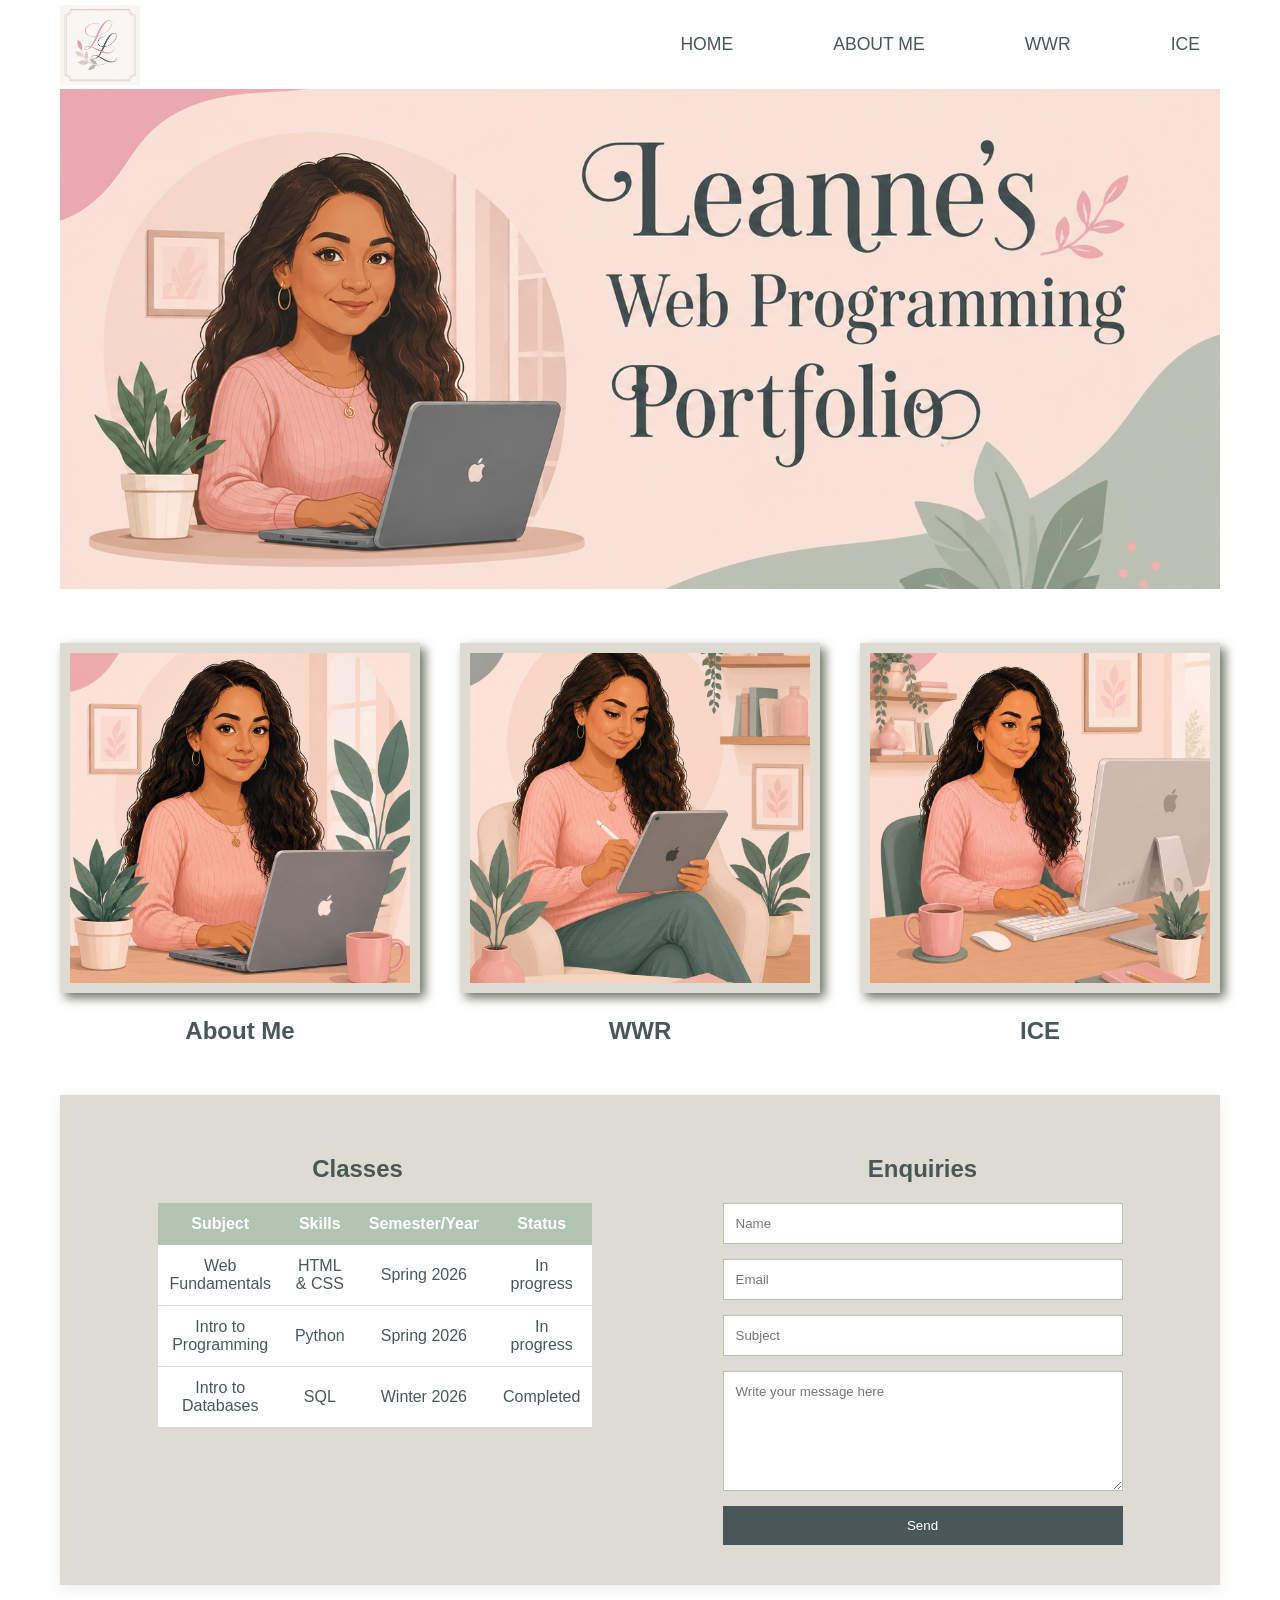
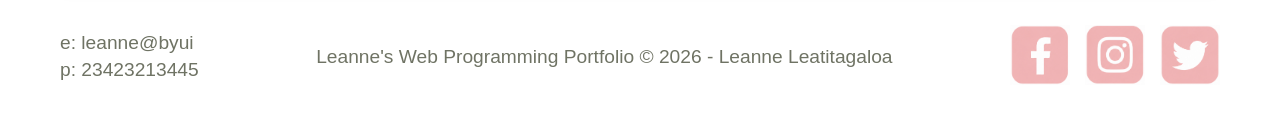
==== index.html @ 7973a2a9 "initial upload" ====
<!DOCTYPE html>
<html lang="en">
<head>
    <meta charset="UTF-8">
    <meta name="viewport" content="width=device-width, initial-scale=1.0">
    <title>Portal Page | Leanne's Web Programming Portfolio | Home</title>
    <link rel="stylesheet" href="styles/index.css">
</head>
<body>
    <div id="content">
        <header>
            <div class="content-width">
            <a id="logo-link" href="index.html">
                <img class="logo" src="images/jpg/LLlogo.jpg" alt="LL Logo">
            </a>
            <nav class="navbar">
                <ul>
                    <li><a href="index.html" target="_blank">HOME</a></li>
                    <li><a href="about_me.html" target="_blank">ABOUT ME</a></li>
                    <li><a href="wwr.html" target="_blank">WWR</a></li>
                    <li><a href="ice.html" target="_blank">ICE</a></li>
                </ul>
            </nav>
            </div>
        </header>
        <div id="hero-box">
            <div class="content-width">
            <img id="hero-img" src="images/jpg/hero_image.jpg" alt="Working on laptop">
            </div>
        </div>
    </div>
    <main class="home-grid content-width">
        <section class="about-me-card">
            <a href="about_me.html" target="_blank">
            <img class="card-img" src="images/jpg/profile_laptop.jpg" alt="Working on laptop">
            <h2>About Me</h2>
            </a>
        </section>
        <section class="wwr-card">
            <a href="wwr.html" target="_blank">
            <img class="card-img" src="images/jpg/profile_ipad.jpg" alt="Working on ipad">
            <h2>WWR</h2>
            </a>
        </section>
        <section class="ice-card">
            <a href="ice.html" target="_blank">
            <img class="card-img" src="images/jpg/profile_desktop.jpg" alt="Working on desktop">
            <h2>ICE</h2>
            </a>
        </section>
        <section class="info-section">
            <section class="classes-table">
                <h2>Classes</h2>
                <table>
                    <tr>
                        <th>Subject</th>
                        <th>Skills</th>
                        <th>Semester/Year</th>
                        <th>Status</th>
                    </tr>
                    <tr>
                        <td>Web Fundamentals</td>
                        <td>HTML & CSS</td>
                        <td>Spring 2026</td>
                        <td>In progress</td>
                    </tr>
                    <tr>
                        <td>Intro to Programming</td>
                        <td>Python</td>
                        <td>Spring 2026</td>
                        <td>In progress</td>
                    </tr>
                    <tr>
                        <td>Intro to Databases</td>
                        <td>SQL</td>
                        <td>Winter 2026</td>
                        <td>Completed</td>
                    </tr>
                </table>
            </section>
            <section class="enquiry-form">
                <h2>Enquiries</h2>
                <form>
                    <input type="text" placeholder="Name">
                    <input type="email" placeholder="Email">
                    <input type="text" placeholder="Subject">
                    <textarea placeholder="Write your message here"></textarea>
                    <button type="submit">Send</button>
                </form>
            </section>
        </section>
    </main>
<footer>
    <div class="content-width footer-content">
        <div class="contact">
            <p>e: leanne@byui</p>
            <p>p: 23423213445</p>
        </div>
        <div class="copyright">
            <p>Leanne's Web Programming Portfolio &copy; 2026 - Leanne Leatitagaloa</p>
        </div>
        <div class="socials">
            <a href="https://facebook.com" target="_blank">
                <img src="images/jpg/facebook.jpg" alt="fb icon">
            </a>
            <a href="https://instagram.com" target="_blank">
                <img src="images/jpg/instagram.jpg" alt="instagram icon">
            </a>
            <a href="https://twitter.com" target="_blank">
                <img src="images/jpg/twitter.jpg" alt="twitter icon">
            </a>
        </div>
    </div>
</footer>
</body>
</html>
---- styles/index.css ----
* {
    box-sizing: border-box;
}
body {
    margin: 0;
    padding: 0;
}
.content-width {
    max-width: 1200px;
    margin: 0 auto;
    padding: 0 20px;
}
header .content-width {
    display: grid;
    grid-template-columns: 150px auto;
    align-items: center;
}
#logo-link {
    padding-top: 5px;
    justify-self: start;
    align-self: center;
}
.logo {
    width: 80px;
}
nav {
    display: flex;
    justify-content: flex-end;
    align-items: center;
}
.navbar ul {
    list-style-type: none;
    display: flex;
    gap: 60px;
    padding: 0;
    margin: 0;
}
.navbar a {
    text-align: center;
    text-decoration: none;
    transition: 0.3s;
    font-family: Arial, Helvetica, sans-serif;
    color: #4A5759;
    padding: 20px;
    font-size: 1.1em;
    border-bottom: 2px solid transparent;
}
.navbar a:hover {
    color: #B0C4B1;
    border-bottom: 2px solid #B0C4B1;
}
#hero-img {
    width: 100%;
    max-height: 500px;
    object-fit: cover;
}
.home-grid {
    display: grid;
    grid-template-columns: repeat(3, 1fr);
    column-gap: 40px;
    row-gap: 15px;
    max-width: 1200px;
    margin: 50px auto 0 auto;
}
main section {
    text-align: center;
}
.card-img {
    width: 100%;
    height: 350px;
    object-fit: cover;
    border: 10px solid #DEDBD2;
    transition: transform .5s;
    box-shadow: 5px 5px 10px #6f7364;
}
.card-img:hover {
    transform: scale(1.03);
}
.about-me-card a, .wwr-card a, .ice-card a {
    margin: 30px 0;
    font-family: Arial, Helvetica, sans-serif;
    font-size: 1rem;
    color: #4A5759;
    text-decoration: none;
}
.info-section {
    grid-column: 1 / -1;
    grid-row: 3;
    background-color: #DEDBD2;
    padding: 40px;
    margin-top: 0;
    display: grid;
    grid-template-columns: 1fr 1fr;
    gap: 50px;
    align-items: start;
    justify-items: center;
    box-shadow: 0 4px 15px rgba(0,0,0,.08);
}
.info-section h2 {
    font-family: Arial, Helvetica, sans-serif;
    color: #4A5759
}
.classes-table, .enquiry-form {
    width: 100%;
    max-width: 400px;
}
table {
    width: 100%;
    border-collapse: collapse;
    background-color: white;
    font-family: Arial, Helvetica, sans-serif;
    color: #4A5759;
}
th {
    background-color: #B0C4B1;
    color: white;
    padding: 12px;
}
td {
    padding: 12px;
    border-bottom: 1px solid #DEDBD2;
}
tr:hover {
    background-color: #F7F4EF;
}
.enquiry-form form {
    display: flex;
    flex-direction: column;
    gap: 15px;
}
input, textarea {
    padding: 12px;
    border: 1px solid #B0C4B1;
    font-family: Arial, Helvetica, sans-serif;
}
input:focus, textarea:focus {
    outline: none;
    border-color: #4A5759;
}
textarea {
    min-height: 120px;
    resize: vertical;
}
button {
    background-color: #4A5759;
    color: white;
    border: none;
    padding: 12px;
    cursor: pointer;
    transition: .3s;
}
button:hover {
    background-color: #B0C4B1;
}
footer {
    font-family: Arial, Helvetica, sans-serif;
    color: #6f7364;
    margin-top: 0;
    width: 100%;
}
.footer-content {
    max-width: 1200px;
    margin: 0 auto;
    padding: 40px 20px;
    display: flex;
    justify-content: space-between;
    align-items: center;
}
footer a {
    color: #6f7364;
    text-decoration: none;
    font-family: Arial, Helvetica, sans-serif;
}
footer p {
    font-size: 1.2em;
}
.contact {
    display: flex;
    flex-direction: column;
    gap: 5px;
}
.contact p {
    margin: 0;
    }
footer .socials img {
    width: 60px;
    height: 60px;
    padding-top: 0;
    transition: transform .5s;
}
.socials {
    display: flex;
    gap: 15px;
    align-items: center;
}
.socials img:hover {
    transform: scale(1.3);
}

@media screen and (max-width: 900px) {
    header .content-width {
        grid-template-columns: 1fr;
    }
    #logo-link {
        justify-self: center;
        align-self: center;
        margin-bottom: 10px;
    }
    nav {
        justify-content: center;
    }
    .navbar ul {
        flex-direction: column;
        align-items: center;
        gap: 20px;
        padding: 0;
    }
    .navbar a {
        padding: 10px;
        font-size: 1.2em;
    }
    #hero-img {
        max-height: 300px;
    }
    .home-grid {
        grid-template-columns: 1fr;
        margin: 20px;
    }
    .about-me-card,
    .wwr-card,
    .ice-card {
        width: 100%;
        max-width: 500px;
        margin: 40px auto;
    }
    .card-img {
        height: 250px;
    }
    .info-section {
        grid-template-columns: 1fr;
        gap: 30px;
        padding: 30px 20px;
        grid-column: auto;
        grid-row: auto;
    }
    .classes-table,
    .enquiry-form {
        max-width: 100%;
    }
    table {
        font-size: 0.9em;
    }
    th,
    td {
        padding: 8px;
    }
    input,
    textarea,
    button {
        width: 100%;
    }
    .footer-content {
        flex-direction: column;
        text-align: center;
        gap: 20px;
        padding: 30px 20px;
    }
    .socials {
        justify-content: center;
    }
    footer .socials img {
        width: 50px;
        height: 50px;
    }
}
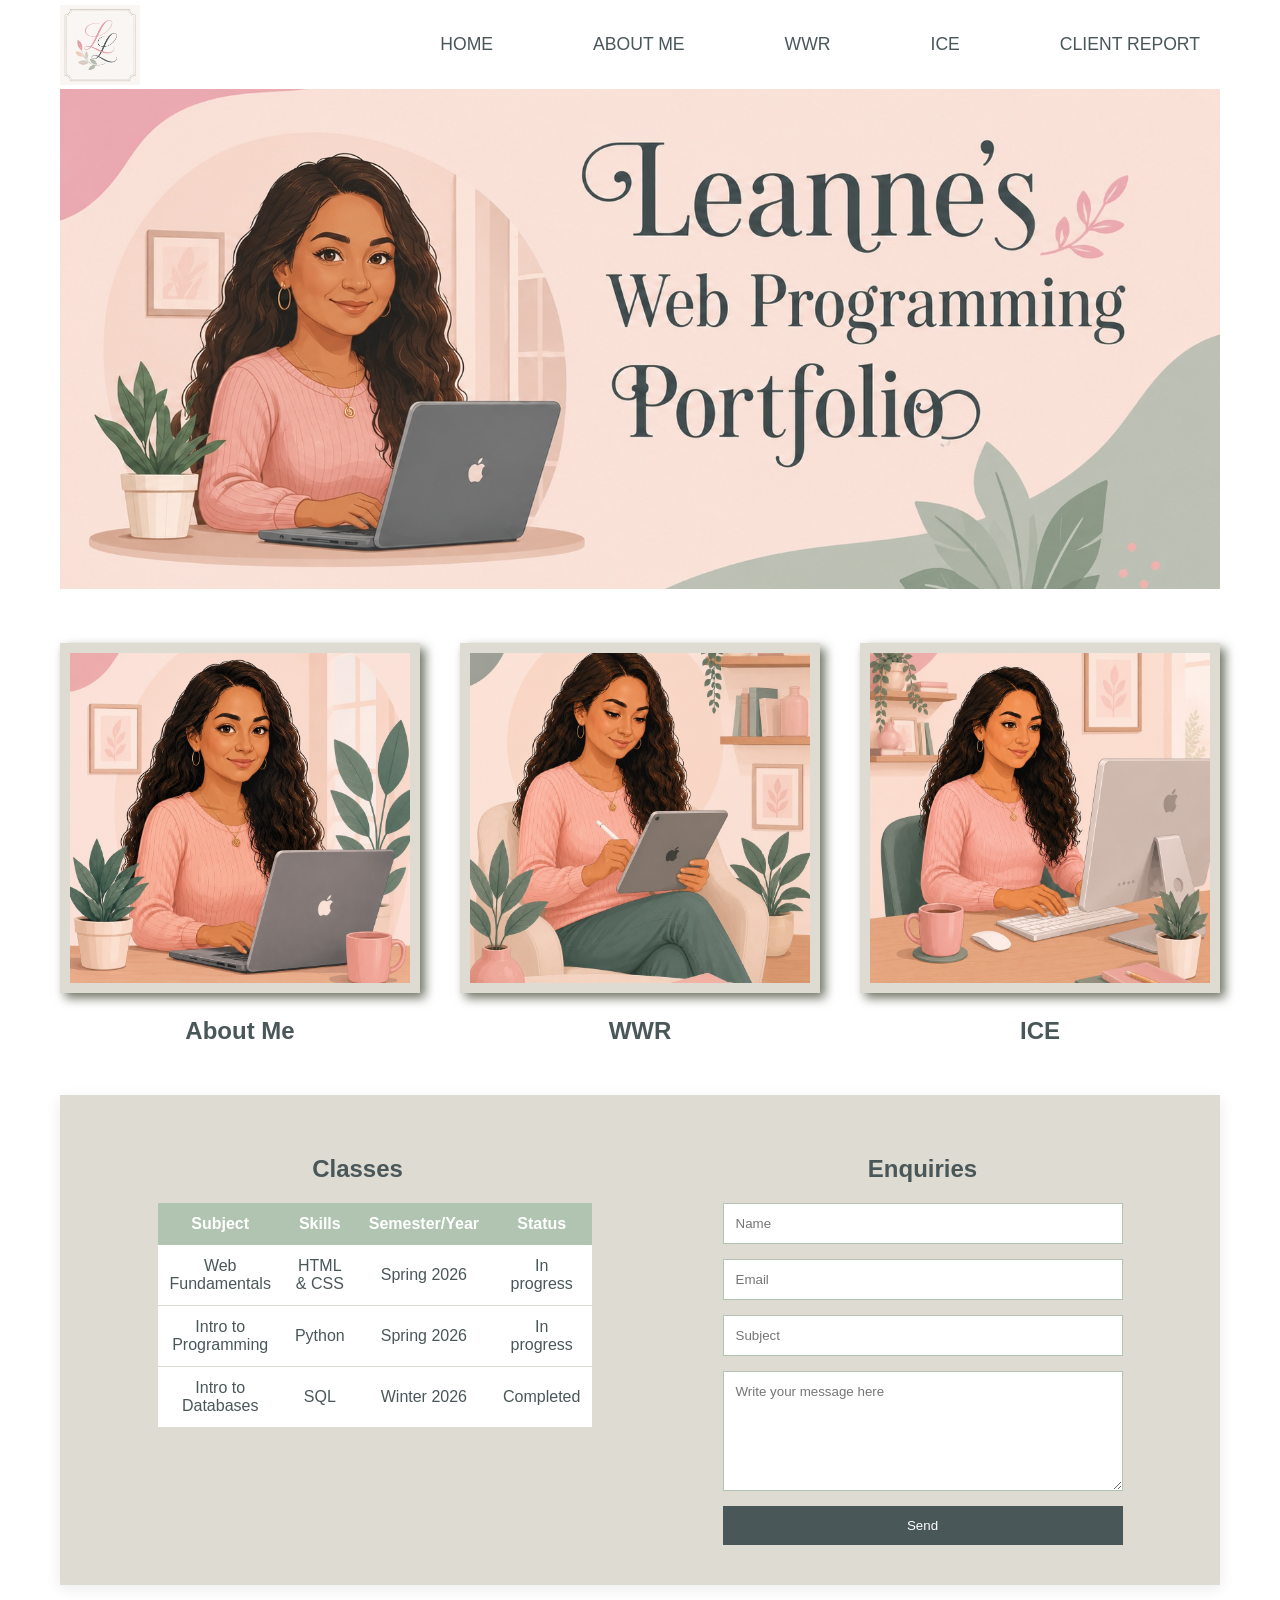
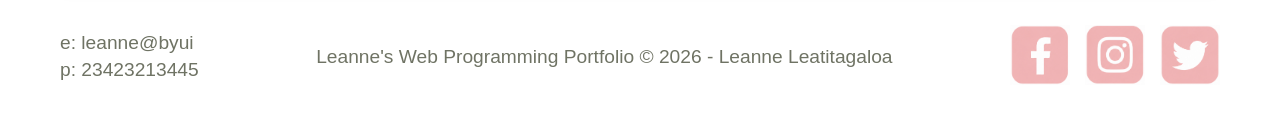
==== commit 2d3d5c5f: "Updated index.html file with client report link" ====
--- a/index.html
+++ b/index.html
@@ -19,6 +19,7 @@
                     <li><a href="about_me.html" target="_blank">ABOUT ME</a></li>
                     <li><a href="wwr.html" target="_blank">WWR</a></li>
                     <li><a href="ice.html" target="_blank">ICE</a></li>
+                    <li><a href="client_report.html" target="_blank">CLIENT REPORT</a></li>
                 </ul>
             </nav>
             </div>
